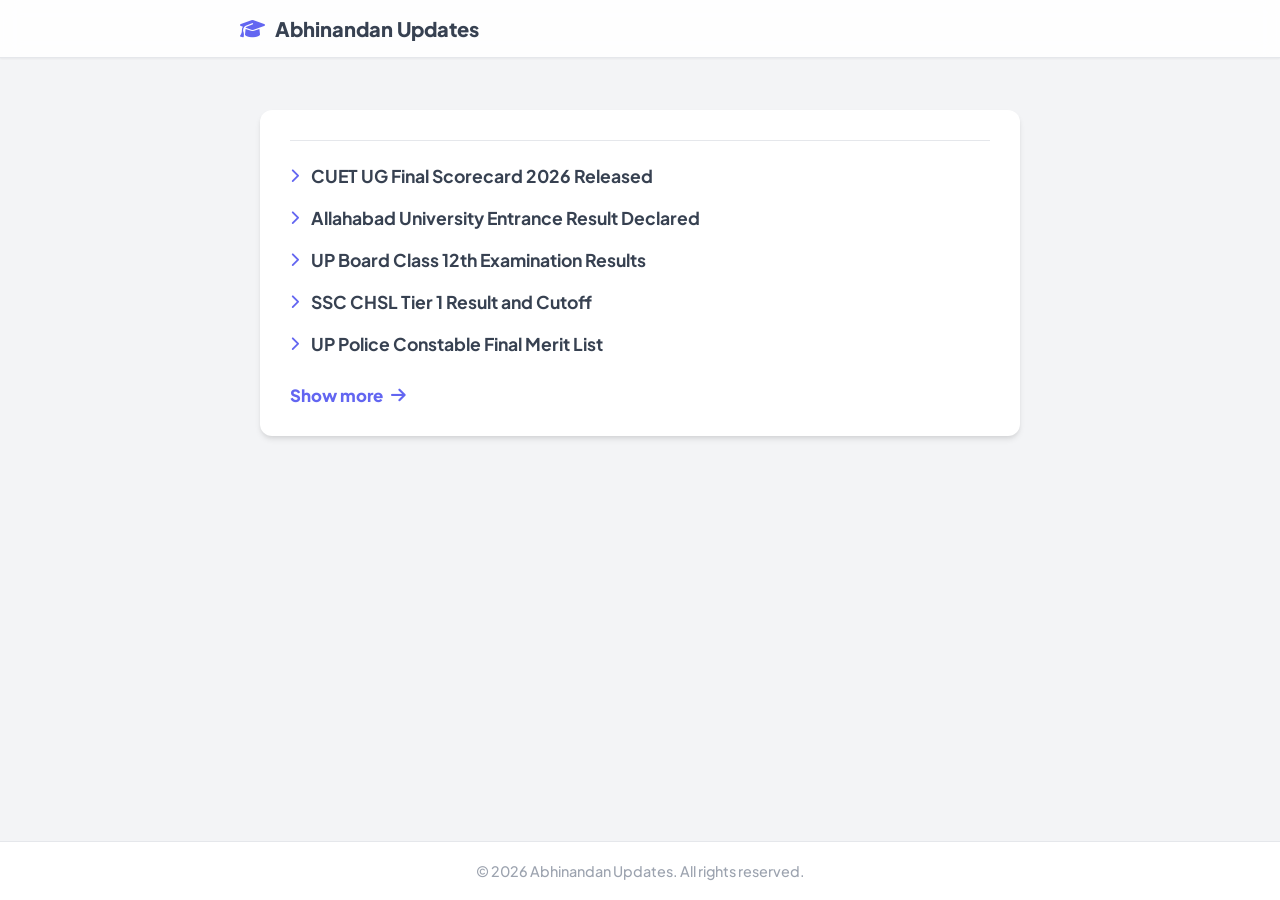
==== result.html @ f489888b "Added result.html" ====
<!DOCTYPE html>
<html lang="en">
<head>
    <meta charset="UTF-8">
    <meta name="viewport" content="width=device-width, initial-scale=1.0">
    <title>Latest Results & Updates</title>
    
    <!-- Google Fonts: Plus Jakarta Sans -->
    <link rel="preconnect" href="https://fonts.googleapis.com">
    <link rel="preconnect" href="https://fonts.gstatic.com" crossorigin>
    <link href="https://fonts.googleapis.com/css2?family=Plus+Jakarta+Sans:wght@500;600;700;800&display=swap" rel="stylesheet">
    
    <!-- Font Awesome Icons -->
    <link rel="stylesheet" href="https://cdnjs.cloudflare.com/ajax/libs/font-awesome/6.5.1/css/all.min.css">
    
    <style>
        /* === DESIGN SYSTEM === */
        :root {
            --primary: #6366F1;          /* Indigo matching the screenshot arrows/link */
            --bg-body: #F3F4F6;          /* Light gray background */
            --surface: #FFFFFF;
            --text-dark: #374151;        /* Dark gray text */
            --text-light: #9CA3AF;
            --border: #E5E7EB;
            --shadow-sm: 0 1px 2px 0 rgba(0, 0, 0, 0.05);
            --shadow-card: 0 4px 6px -1px rgba(0, 0, 0, 0.1), 0 2px 4px -1px rgba(0, 0, 0, 0.06);
            --radius-lg: 12px;
            --transition: all 0.2s ease-in-out;
        }

        * {
            margin: 0; padding: 0; box-sizing: border-box;
            font-family: 'Plus Jakarta Sans', sans-serif;
        }

        body {
            background-color: var(--bg-body);
            color: var(--text-dark);
            display: flex;
            flex-direction: column;
            min-height: 100vh;
            padding-top: 70px; /* Space for fixed header */
        }

        a { text-decoration: none; color: inherit; }

        /* === 1. HEADER === */
        .site-header {
            position: fixed;
            top: 0; width: 100%; z-index: 100;
            background: rgba(255, 255, 255, 0.9);
            backdrop-filter: blur(10px);
            border-bottom: 1px solid var(--border);
            box-shadow: var(--shadow-sm);
            padding: 16px 24px;
            display: flex;
            justify-content: center;
        }

        .header-content {
            max-width: 800px;
            width: 100%;
            display: flex;
            align-items: center;
            font-size: 1.25rem;
            font-weight: 800;
            color: var(--text-dark);
            gap: 10px;
        }
        
        .header-content i { color: var(--primary); }

        /* === 2. MAIN SECTION (SCREENSHOT UI) === */
        .main-content {
            flex: 1; /* Pushes footer to the bottom */
            max-width: 800px;
            width: 100%;
            margin: 40px auto;
            padding: 0 20px;
        }

        .results-card {
            background: var(--surface);
            border-radius: var(--radius-lg);
            padding: 30px;
            box-shadow: var(--shadow-card);
        }

        /* Top Border Line from Screenshot */
        .top-divider {
            height: 1px;
            background-color: var(--border);
            margin-bottom: 24px;
            width: 100%;
        }

        /* List Items */
        .update-list {
            list-style: none;
            display: flex;
            flex-direction: column;
            gap: 20px;
        }

        .update-item {
            display: flex;
            align-items: center;
            gap: 12px;
            font-size: 1.1rem;
            font-weight: 700;
            color: var(--text-dark);
            cursor: pointer;
            transition: var(--transition);
        }

        .update-item:hover {
            color: var(--primary);
        }

        .update-item i {
            color: var(--primary);
            font-size: 0.9rem;
            font-weight: 800;
        }

        /* Show More Button */
        .show-more-btn {
            display: inline-flex;
            align-items: center;
            gap: 8px;
            margin-top: 30px;
            color: var(--primary);
            font-weight: 800;
            font-size: 1.05rem;
            cursor: pointer;
            transition: var(--transition);
        }

        .show-more-btn:hover {
            opacity: 0.8;
            transform: translateX(4px);
        }

        /* === 3. FOOTER === */
        .site-footer {
            background: var(--surface);
            border-top: 1px solid var(--border);
            text-align: center;
            padding: 20px;
            font-size: 0.9rem;
            color: var(--text-light);
            font-weight: 500;
        }
    </style>
</head>
<body>

    <!-- Header -->
    <header class="site-header">
        <div class="header-content">
            <i class="fa-solid fa-graduation-cap"></i>
            Abhinandan Updates
        </div>
    </header>

    <!-- Main Section (Matching the Screenshot) -->
    <main class="main-content">
        <div class="results-card">
            
            <div class="top-divider"></div>

            <ul class="update-list">
                <li class="update-item">
                    <i class="fa-solid fa-chevron-right"></i>
                    CUET UG Final Scorecard 2026 Released
                </li>
                <li class="update-item">
                    <i class="fa-solid fa-chevron-right"></i>
                    Allahabad University Entrance Result Declared
                </li>
                <li class="update-item">
                    <i class="fa-solid fa-chevron-right"></i>
                    UP Board Class 12th Examination Results
                </li>
                <li class="update-item">
                    <i class="fa-solid fa-chevron-right"></i>
                    SSC CHSL Tier 1 Result and Cutoff
                </li>
                <li class="update-item">
                    <i class="fa-solid fa-chevron-right"></i>
                    UP Police Constable Final Merit List
                </li>
            </ul>

            <div class="show-more-btn">
                Show more <i class="fa-solid fa-arrow-right"></i>
            </div>
            
        </div>
    </main>

    <!-- Footer -->
    <footer class="site-footer">
        &copy; 2026 Abhinandan Updates. All rights reserved.
    </footer>

</body>
</html>
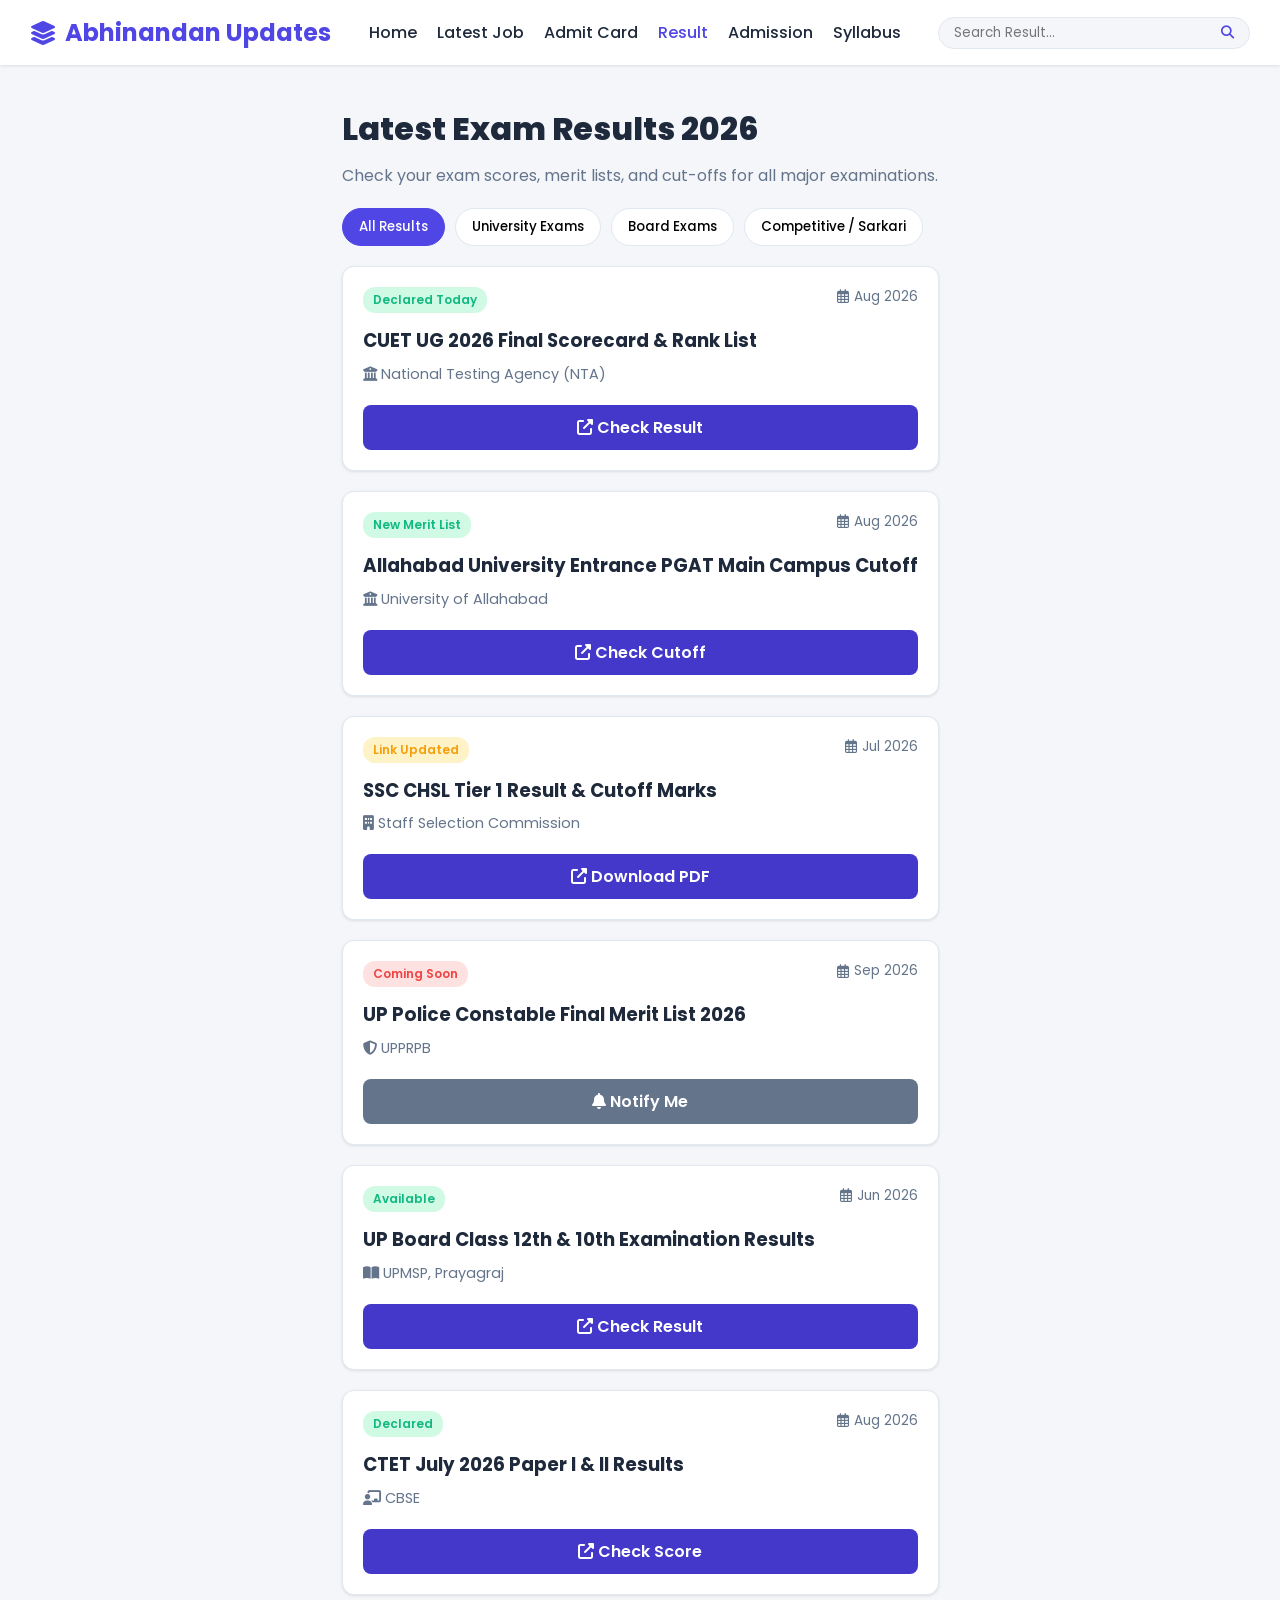
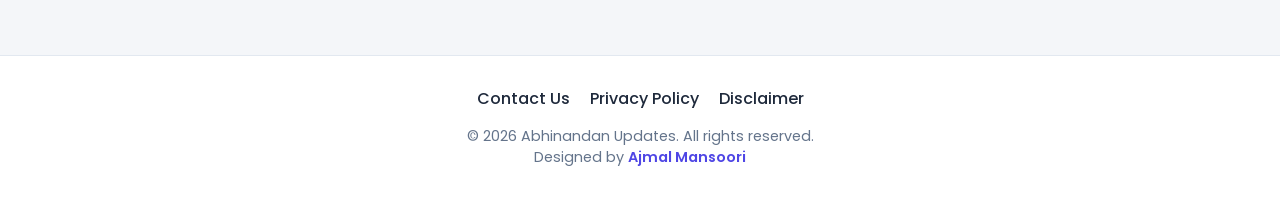
==== commit b73959d7: "Revise result.html for title and layout updates Updated the title and styles for better clarity and " ====
--- a/result.html
+++ b/result.html
@@ -3,206 +3,242 @@
 <head>
     <meta charset="UTF-8">
     <meta name="viewport" content="width=device-width, initial-scale=1.0">
-    <title>Latest Results & Updates</title>
+    <title>All Exam Results 2026 - Abhinandan Updates</title>
     
-    <!-- Google Fonts: Plus Jakarta Sans -->
-    <link rel="preconnect" href="https://fonts.googleapis.com">
-    <link rel="preconnect" href="https://fonts.gstatic.com" crossorigin>
-    <link href="https://fonts.googleapis.com/css2?family=Plus+Jakarta+Sans:wght@500;600;700;800&display=swap" rel="stylesheet">
-    
-    <!-- Font Awesome Icons -->
-    <link rel="stylesheet" href="https://cdnjs.cloudflare.com/ajax/libs/font-awesome/6.5.1/css/all.min.css">
+    <!-- Poppins Font -->
+    <link href="https://fonts.googleapis.com/css2?family=Poppins:wght@400;500;600;700;800&display=swap" rel="stylesheet">
+    <!-- Font Awesome -->
+    <link rel="stylesheet" href="https://cdnjs.cloudflare.com/ajax/libs/font-awesome/6.4.0/css/all.min.css">
     
     <style>
-        /* === DESIGN SYSTEM === */
+        /* === DESIGN SYSTEM & COMMON CSS === */
         :root {
-            --primary: #6366F1;          /* Indigo matching the screenshot arrows/link */
-            --bg-body: #F3F4F6;          /* Light gray background */
+            --primary: #4F46E5;
+            --primary-dark: #4338CA;
+            --bg-body: #F4F6F9;
             --surface: #FFFFFF;
-            --text-dark: #374151;        /* Dark gray text */
-            --text-light: #9CA3AF;
-            --border: #E5E7EB;
-            --shadow-sm: 0 1px 2px 0 rgba(0, 0, 0, 0.05);
-            --shadow-card: 0 4px 6px -1px rgba(0, 0, 0, 0.1), 0 2px 4px -1px rgba(0, 0, 0, 0.06);
+            --text-dark: #1E293B;
+            --text-muted: #64748B;
+            --border: #E2E8F0;
+            --shadow-sm: 0 1px 3px rgba(0,0,0,0.1);
+            --shadow-md: 0 4px 6px -1px rgba(0,0,0,0.1);
+            --radius-md: 8px;
             --radius-lg: 12px;
-            --transition: all 0.2s ease-in-out;
-        }
-
-        * {
-            margin: 0; padding: 0; box-sizing: border-box;
-            font-family: 'Plus Jakarta Sans', sans-serif;
-        }
-
-        body {
-            background-color: var(--bg-body);
-            color: var(--text-dark);
-            display: flex;
-            flex-direction: column;
-            min-height: 100vh;
-            padding-top: 70px; /* Space for fixed header */
-        }
-
+            --transition: all 0.3s ease;
+            
+            /* Status Colors */
+            --success: #10B981;
+            --warning: #F59E0B;
+            --danger: #EF4444;
+        }
+
+        * { margin: 0; padding: 0; box-sizing: border-box; font-family: 'Poppins', sans-serif; }
+        body { background-color: var(--bg-body); color: var(--text-dark); display: flex; flex-direction: column; min-height: 100vh; }
         a { text-decoration: none; color: inherit; }
-
-        /* === 1. HEADER === */
-        .site-header {
-            position: fixed;
-            top: 0; width: 100%; z-index: 100;
-            background: rgba(255, 255, 255, 0.9);
-            backdrop-filter: blur(10px);
-            border-bottom: 1px solid var(--border);
-            box-shadow: var(--shadow-sm);
-            padding: 16px 24px;
-            display: flex;
-            justify-content: center;
-        }
-
-        .header-content {
-            max-width: 800px;
-            width: 100%;
-            display: flex;
-            align-items: center;
-            font-size: 1.25rem;
-            font-weight: 800;
-            color: var(--text-dark);
-            gap: 10px;
-        }
-        
-        .header-content i { color: var(--primary); }
-
-        /* === 2. MAIN SECTION (SCREENSHOT UI) === */
-        .main-content {
-            flex: 1; /* Pushes footer to the bottom */
-            max-width: 800px;
-            width: 100%;
-            margin: 40px auto;
-            padding: 0 20px;
-        }
-
-        .results-card {
-            background: var(--surface);
-            border-radius: var(--radius-lg);
-            padding: 30px;
-            box-shadow: var(--shadow-card);
-        }
-
-        /* Top Border Line from Screenshot */
-        .top-divider {
-            height: 1px;
-            background-color: var(--border);
-            margin-bottom: 24px;
-            width: 100%;
-        }
-
-        /* List Items */
-        .update-list {
-            list-style: none;
-            display: flex;
-            flex-direction: column;
-            gap: 20px;
-        }
-
-        .update-item {
-            display: flex;
-            align-items: center;
-            gap: 12px;
-            font-size: 1.1rem;
-            font-weight: 700;
-            color: var(--text-dark);
-            cursor: pointer;
-            transition: var(--transition);
-        }
-
-        .update-item:hover {
-            color: var(--primary);
-        }
-
-        .update-item i {
-            color: var(--primary);
-            font-size: 0.9rem;
-            font-weight: 800;
-        }
-
-        /* Show More Button */
-        .show-more-btn {
-            display: inline-flex;
-            align-items: center;
-            gap: 8px;
-            margin-top: 30px;
-            color: var(--primary);
-            font-weight: 800;
-            font-size: 1.05rem;
-            cursor: pointer;
-            transition: var(--transition);
-        }
-
-        .show-more-btn:hover {
-            opacity: 0.8;
-            transform: translateX(4px);
-        }
-
-        /* === 3. FOOTER === */
-        .site-footer {
-            background: var(--surface);
-            border-top: 1px solid var(--border);
-            text-align: center;
-            padding: 20px;
-            font-size: 0.9rem;
-            color: var(--text-light);
-            font-weight: 500;
+        ul { list-style: none; }
+
+        /* === HEADER === */
+        .navbar {
+            background: var(--surface); padding: 15px 30px; display: flex; justify-content: space-between;
+            align-items: center; box-shadow: var(--shadow-sm); position: sticky; top: 0; z-index: 1000;
+        }
+        .logo { font-size: 1.5rem; font-weight: 700; color: var(--primary); display: flex; align-items: center; gap: 8px; }
+        .nav-links { display: flex; gap: 20px; font-weight: 500; }
+        .nav-links a:hover, .nav-links a.active { color: var(--primary); }
+        .header-right { display: flex; align-items: center; gap: 15px; }
+        .search-box { display: flex; border: 1px solid var(--border); border-radius: 20px; padding: 5px 15px; background: var(--bg-body); }
+        .search-box input { border: none; background: transparent; outline: none; padding-right: 10px; }
+        .search-box button { background: transparent; border: none; color: var(--primary); cursor: pointer; }
+
+        /* === PAGE TITLE & FILTERS === */
+        .page-header { max-width: 1100px; margin: 40px auto 20px; padding: 0 20px; }
+        .page-title { font-size: 2rem; font-weight: 800; color: var(--text-dark); margin-bottom: 10px; }
+        .page-desc { color: var(--text-muted); font-size: 1rem; }
+        
+        .filters { display: flex; gap: 10px; margin-top: 20px; flex-wrap: wrap; }
+        .filter-btn {
+            background: var(--surface); border: 1px solid var(--border); padding: 8px 16px;
+            border-radius: 20px; cursor: pointer; font-weight: 500; transition: var(--transition);
+        }
+        .filter-btn.active, .filter-btn:hover { background: var(--primary); color: white; border-color: var(--primary); }
+
+        /* === RESULTS GRID SECTION === */
+        .results-container { max-width: 1100px; margin: 0 auto 60px; padding: 0 20px; flex: 1; }
+        .result-grid { display: grid; grid-template-columns: repeat(auto-fill, minmax(320px, 1fr)); gap: 20px; }
+
+        .result-card {
+            background: var(--surface); border-radius: var(--radius-lg); padding: 20px;
+            border: 1px solid var(--border); box-shadow: var(--shadow-sm); transition: var(--transition);
+            display: flex; flex-direction: column; justify-content: space-between;
+        }
+        .result-card:hover { transform: translateY(-5px); box-shadow: var(--shadow-md); border-color: var(--primary); }
+
+        .card-header { display: flex; justify-content: space-between; align-items: flex-start; margin-bottom: 15px; }
+        
+        .status-badge {
+            font-size: 0.75rem; font-weight: 600; padding: 4px 10px; border-radius: 12px;
+        }
+        .status-new { background: #D1FAE5; color: var(--success); }
+        .status-updated { background: #FEF3C7; color: var(--warning); }
+        .status-soon { background: #FEE2E2; color: var(--danger); }
+
+        .date { font-size: 0.85rem; color: var(--text-muted); display: flex; align-items: center; gap: 5px; }
+
+        .exam-title { font-size: 1.15rem; font-weight: 700; margin-bottom: 10px; line-height: 1.4; }
+        .exam-org { font-size: 0.9rem; color: var(--text-muted); margin-bottom: 20px; }
+
+        .btn-check {
+            display: block; text-align: center; background: var(--primary-dark); color: white;
+            padding: 10px; border-radius: var(--radius-md); font-weight: 600; transition: var(--transition);
+        }
+        .btn-check:hover { background: var(--primary); }
+
+        /* === FOOTER === */
+        footer { background: var(--surface); border-top: 1px solid var(--border); padding: 30px 20px; text-align: center; margin-top: auto; }
+        .footer-links { display: flex; justify-content: center; gap: 20px; margin-bottom: 15px; font-weight: 500; }
+        .footer-links a:hover { color: var(--primary); }
+        .copyright { color: var(--text-muted); font-size: 0.9rem; }
+        .developer { font-weight: 600; color: var(--primary); }
+        
+        @media (max-width: 768px) {
+            .nav-links, .search-box { display: none; } /* Add your mobile menu toggle logic later */
+            .page-title { font-size: 1.5rem; }
         }
     </style>
 </head>
 <body>
 
     <!-- Header -->
-    <header class="site-header">
-        <div class="header-content">
-            <i class="fa-solid fa-graduation-cap"></i>
-            Abhinandan Updates
+    <header class="navbar">
+        <a href="index.html" class="logo">
+            <i class="fas fa-layer-group"></i> Abhinandan Updates
+        </a>
+        <ul class="nav-links">
+            <li><a href="index.html">Home</a></li>
+            <li><a href="latest-jobs.html">Latest Job</a></li>
+            <li><a href="admit-card.html">Admit Card</a></li>
+            <li><a href="result.html" class="active">Result</a></li>
+            <li><a href="admission.html">Admission</a></li>
+            <li><a href="syllabus.html">Syllabus</a></li>
+        </ul>
+        <div class="header-right">
+            <div class="search-box">
+                <input type="text" placeholder="Search Result...">
+                <button type="submit"><i class="fas fa-search"></i></button>
+            </div>
         </div>
     </header>
 
-    <!-- Main Section (Matching the Screenshot) -->
-    <main class="main-content">
-        <div class="results-card">
+    <!-- Page Header & Filters -->
+    <section class="page-header">
+        <h1 class="page-title">Latest Exam Results 2026</h1>
+        <p class="page-desc">Check your exam scores, merit lists, and cut-offs for all major examinations.</p>
+        
+        <div class="filters">
+            <button class="filter-btn active">All Results</button>
+            <button class="filter-btn">University Exams</button>
+            <button class="filter-btn">Board Exams</button>
+            <button class="filter-btn">Competitive / Sarkari</button>
+        </div>
+    </section>
+
+    <!-- Results Grid -->
+    <main class="results-container">
+        <div class="result-grid">
             
-            <div class="top-divider"></div>
-
-            <ul class="update-list">
-                <li class="update-item">
-                    <i class="fa-solid fa-chevron-right"></i>
-                    CUET UG Final Scorecard 2026 Released
-                </li>
-                <li class="update-item">
-                    <i class="fa-solid fa-chevron-right"></i>
-                    Allahabad University Entrance Result Declared
-                </li>
-                <li class="update-item">
-                    <i class="fa-solid fa-chevron-right"></i>
-                    UP Board Class 12th Examination Results
-                </li>
-                <li class="update-item">
-                    <i class="fa-solid fa-chevron-right"></i>
-                    SSC CHSL Tier 1 Result and Cutoff
-                </li>
-                <li class="update-item">
-                    <i class="fa-solid fa-chevron-right"></i>
-                    UP Police Constable Final Merit List
-                </li>
-            </ul>
-
-            <div class="show-more-btn">
-                Show more <i class="fa-solid fa-arrow-right"></i>
+            <!-- Result Card 1 -->
+            <div class="result-card">
+                <div>
+                    <div class="card-header">
+                        <span class="status-badge status-new">Declared Today</span>
+                        <span class="date"><i class="far fa-calendar-alt"></i> Aug 2026</span>
+                    </div>
+                    <h2 class="exam-title">CUET UG 2026 Final Scorecard & Rank List</h2>
+                    <p class="exam-org"><i class="fas fa-university"></i> National Testing Agency (NTA)</p>
+                </div>
+                <a href="#" class="btn-check"><i class="fas fa-external-link-alt"></i> Check Result</a>
+            </div>
+
+            <!-- Result Card 2 -->
+            <div class="result-card">
+                <div>
+                    <div class="card-header">
+                        <span class="status-badge status-new">New Merit List</span>
+                        <span class="date"><i class="far fa-calendar-alt"></i> Aug 2026</span>
+                    </div>
+                    <h2 class="exam-title">Allahabad University Entrance PGAT Main Campus Cutoff</h2>
+                    <p class="exam-org"><i class="fas fa-university"></i> University of Allahabad</p>
+                </div>
+                <a href="#" class="btn-check"><i class="fas fa-external-link-alt"></i> Check Cutoff</a>
+            </div>
+
+            <!-- Result Card 3 -->
+            <div class="result-card">
+                <div>
+                    <div class="card-header">
+                        <span class="status-badge status-updated">Link Updated</span>
+                        <span class="date"><i class="far fa-calendar-alt"></i> Jul 2026</span>
+                    </div>
+                    <h2 class="exam-title">SSC CHSL Tier 1 Result & Cutoff Marks</h2>
+                    <p class="exam-org"><i class="fas fa-building"></i> Staff Selection Commission</p>
+                </div>
+                <a href="#" class="btn-check"><i class="fas fa-external-link-alt"></i> Download PDF</a>
+            </div>
+
+            <!-- Result Card 4 -->
+            <div class="result-card">
+                <div>
+                    <div class="card-header">
+                        <span class="status-badge status-soon">Coming Soon</span>
+                        <span class="date"><i class="far fa-calendar-alt"></i> Sep 2026</span>
+                    </div>
+                    <h2 class="exam-title">UP Police Constable Final Merit List 2026</h2>
+                    <p class="exam-org"><i class="fas fa-shield-alt"></i> UPPRPB</p>
+                </div>
+                <a href="#" class="btn-check" style="background: var(--text-muted);"><i class="fas fa-bell"></i> Notify Me</a>
             </div>
             
+            <!-- Result Card 5 -->
+            <div class="result-card">
+                <div>
+                    <div class="card-header">
+                        <span class="status-badge status-new">Available</span>
+                        <span class="date"><i class="far fa-calendar-alt"></i> Jun 2026</span>
+                    </div>
+                    <h2 class="exam-title">UP Board Class 12th & 10th Examination Results</h2>
+                    <p class="exam-org"><i class="fas fa-book-open"></i> UPMSP, Prayagraj</p>
+                </div>
+                <a href="#" class="btn-check"><i class="fas fa-external-link-alt"></i> Check Result</a>
+            </div>
+
+            <!-- Result Card 6 -->
+            <div class="result-card">
+                <div>
+                    <div class="card-header">
+                        <span class="status-badge status-new">Declared</span>
+                        <span class="date"><i class="far fa-calendar-alt"></i> Aug 2026</span>
+                    </div>
+                    <h2 class="exam-title">CTET July 2026 Paper I & II Results</h2>
+                    <p class="exam-org"><i class="fas fa-chalkboard-teacher"></i> CBSE</p>
+                </div>
+                <a href="#" class="btn-check"><i class="fas fa-external-link-alt"></i> Check Score</a>
+            </div>
+
         </div>
     </main>
 
     <!-- Footer -->
-    <footer class="site-footer">
-        &copy; 2026 Abhinandan Updates. All rights reserved.
+    <footer>
+        <div class="footer-links">
+            <a href="#">Contact Us</a>
+            <a href="#">Privacy Policy</a>
+            <a href="#">Disclaimer</a>
+        </div>
+        <div class="copyright">
+            <p>&copy; 2026 Abhinandan Updates. All rights reserved.</p>
+            <p>Designed by <span class="developer">Ajmal Mansoori</span></p>
+        </div>
     </footer>
 
 </body>
-</html>+</html>
